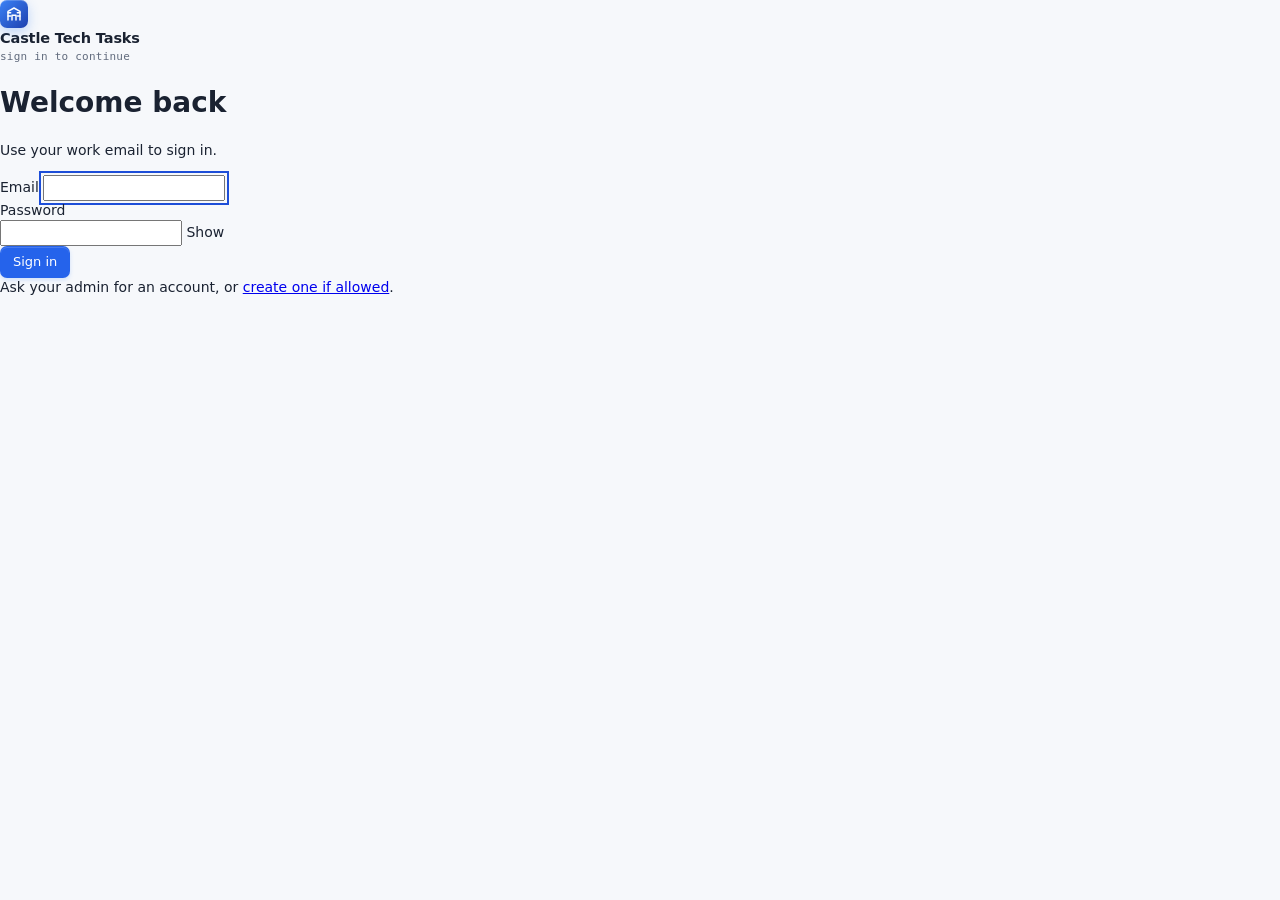
==== login.html @ 2f0d4696 "Tier 1 features: intake forms, email notifications, calendar feeds, undo, duplicate/promote, live ti" ====
<!doctype html>
<html lang="en">
<head>
<meta charset="utf-8">
<meta name="viewport" content="width=device-width, initial-scale=1">
<meta http-equiv="Content-Security-Policy" content="default-src 'self'; script-src 'self' 'unsafe-inline'; style-src 'self' 'unsafe-inline' https://fonts.googleapis.com; font-src 'self' https://fonts.gstatic.com data:; img-src 'self' data: blob:; connect-src 'self'; base-uri 'self'; form-action 'self'; object-src 'none'">
<title>Sign in · Castle Tech Tasks</title>
<link rel="preconnect" href="https://fonts.googleapis.com">
<link rel="preconnect" href="https://fonts.gstatic.com" crossorigin>
<link href="https://fonts.googleapis.com/css2?family=Inter:wght@400;500;600;700&family=JetBrains+Mono:wght@400;500;600&display=swap" rel="stylesheet">
<link rel="stylesheet" href="assets/css/app.css?v=29">
<link rel="stylesheet" href="assets/css/auth.css?v=29">
<link rel="icon" type="image/svg+xml" href="assets/favicon.svg">
<script>try{var t=localStorage.getItem('pm_theme');if(t==='light'||t==='dark')document.documentElement.dataset.theme=t;}catch(e){}</script>
</head>
<body class="auth-body">
<form class="auth-card" id="login-form">
    <div class="auth-brand">
        <div class="brand-mark">
            <svg viewBox="0 0 24 24" fill="none" stroke="white" stroke-width="2.2" stroke-linecap="round" stroke-linejoin="round">
                <path d="M3 21V8l9-5 9 5v13"/><path d="M9 21v-7h6v7"/><path d="M3 10h4M17 10h4M3 15h4M17 15h4"/>
            </svg>
        </div>
        <div>
            <div class="brand-name">Castle Tech Tasks</div>
            <div class="brand-sub">sign in to continue</div>
        </div>
    </div>
    <h1>Welcome back</h1>
    <p class="sub">Use your work email to sign in.</p>

    <div id="err" class="auth-err" style="display:none" role="alert" aria-live="polite"></div>

    <div class="field">
        <label for="email">Email</label>
        <input id="email" name="email" type="email" autocomplete="username" autofocus required>
    </div>
    <div class="field">
        <label for="password">Password</label>
        <div class="field-row">
            <input id="password" name="password" type="password" autocomplete="current-password" required>
            <button type="button" class="toggle-pass" id="toggle-password" aria-label="Show password">Show</button>
        </div>
    </div>

    <button class="btn btn-primary" type="submit" id="submit">Sign in</button>

    <div class="auth-foot">
        <span id="register-hint">Ask your admin for an account, or <a href="register.html">create one if allowed</a>.</span>
    </div>
</form>

<script src="assets/js/api.js?v=29"></script>
<script>
(async () => {
    // Already signed in? bounce.
    try {
        const r = await API.me();
        if (r.user) { location.replace('index.html'); return; }
        const hint = document.getElementById('register-hint');
        if (hint) {
            hint.textContent = r.allow_public_register
                ? ''
                : 'Ask your admin for an account — public registration is disabled.';
            if (r.allow_public_register) {
                hint.innerHTML = 'No account? <a href="register.html">Create one</a>.';
            }
        }
    } catch {}
})();

const form = document.getElementById('login-form');
const err  = document.getElementById('err');
const btn  = document.getElementById('submit');
const pass = document.getElementById('password');
const passToggle = document.getElementById('toggle-password');
passToggle?.addEventListener('click', () => {
    const showing = pass.type === 'text';
    pass.type = showing ? 'password' : 'text';
    passToggle.textContent = showing ? 'Show' : 'Hide';
    passToggle.setAttribute('aria-label', showing ? 'Show password' : 'Hide password');
});
form.addEventListener('submit', async (e) => {
    e.preventDefault();
    err.style.display = 'none';
    btn.disabled = true; btn.textContent = 'Signing in…';
    try {
        await API.login(form.email.value.trim(), form.password.value);
        location.replace('index.html');
    } catch (ex) {
        err.textContent = ex.message || 'Login failed';
        err.style.display = '';
        btn.disabled = false;
        btn.textContent = 'Sign in';
    }
});
</script>
</body>
</html>
---- assets/css/app.css ----
/* ---------- TOKENS ---------- */
:root{
  /* surfaces, warm-cool neutral with slight blue tilt */
  --bg-0: #0B0F17;        /* app background */
  --bg-1: #10151F;        /* sidebar */
  --bg-2: #151B27;        /* panels */
  --bg-3: #1B2230;        /* cards */
  --bg-4: #232B3C;        /* hover */
  --bg-5: #2D3649;        /* pressed / strong hover */
  --line: #222B3B;
  --line-2: #2B354A;

  --fg-0: #E8ECF4;
  --fg-1: #C6CDDC;
  --fg-2: #8A94A8;
  --fg-3: #828DA2;        /* WCAG-AA (~4.7:1) on cards while staying below fg-2 */
  --fg-4: #6B7488;        /* lifted from #434B5C (2:1) so placeholder text is legible */

  /* accent (blue) */
  --acc-0: #3B82F6;
  --acc-1: #60A5FA;
  --acc-2: #1E40AF;
  --acc-soft: rgba(59,130,246,0.12);
  --acc-border: rgba(59,130,246,0.35);

  /* statuses */
  --green: #22C55E;
  --green-soft: rgba(34,197,94,0.14);
  --green-fg: #86EFAC;
  --amber: #F59E0B;
  --amber-soft: rgba(245,158,11,0.14);
  --amber-fg: #FCD34D;
  --red: #EF4444;
  --red-soft: rgba(239,68,68,0.14);
  --red-fg: #FCA5A5;
  --violet: #A855F7;
  --violet-soft: rgba(168,85,247,0.14);
  --violet-fg: #D8B4FE;
  --cyan: #06B6D4;
  --cyan-soft: rgba(6,182,212,0.14);
  --cyan-fg: #67E8F9;
  --pink: #EC4899;
  --pink-soft: rgba(236,72,153,0.14);
  --pink-fg: #F9A8D4;

  --radius-sm: 6px;
  --radius: 10px;
  --radius-lg: 14px;

  /* spacing scale */
  --sp-1: 4px;
  --sp-2: 8px;
  --sp-3: 12px;
  --sp-4: 16px;
  --sp-5: 20px;
  --sp-6: 24px;

  /* type scale */
  --fs-xs: 11px;
  --fs-sm: 12px;
  --fs-md: 13px;
  --fs-base: 14px;
  --fs-lg: 16px;
  --fs-xl: 20px;
  --fs-2xl: 30px;
  --fw-normal: 400;
  --fw-medium: 500;
  --fw-semibold: 600;
  --fw-bold: 700;

  /* motion */
  --ease: cubic-bezier(0.2, 0, 0, 1);
  --dur-fast: 120ms;
  --dur: 160ms;

  --shadow-1: 0 1px 0 rgba(255,255,255,0.03) inset, 0 1px 2px rgba(0,0,0,0.4);
  --shadow-2: 0 8px 24px rgba(0,0,0,0.35), 0 2px 6px rgba(0,0,0,0.25);
  --shadow-pop: 0 16px 40px rgba(0,0,0,0.55), 0 2px 8px rgba(0,0,0,0.4);

  --font-sans: 'Inter', -apple-system, system-ui, sans-serif;
  --font-mono: 'JetBrains Mono', ui-monospace, Menlo, monospace;
}

/* ---------- LIGHT THEME ---------- */
/* Explicit opt-in via data-theme (lead sets this from localStorage). */
:root[data-theme="light"]{
  --bg-0: #F6F8FB;        /* app background */
  --bg-1: #FFFFFF;        /* sidebar */
  --bg-2: #FFFFFF;        /* panels */
  --bg-3: #F2F5F9;        /* cards */
  --bg-4: #E7ECF3;        /* hover */
  --bg-5: #DBE2EC;        /* pressed / strong hover */
  --line: #E3E8EF;
  --line-2: #D3DAE5;

  --fg-0: #1A2231;
  --fg-1: #353F52;
  --fg-2: #5C6678;
  --fg-3: #616B7D;        /* AA (~5.3:1) on white, still secondary to fg-2 */
  --fg-4: #6B7688;        /* lifted from #98A1B2 (2.7:1) to ~AA for placeholder text */

  --acc-0: #2563EB;
  --acc-1: #1D4ED8;
  --acc-2: #93C5FD;
  --acc-soft: rgba(37,99,235,0.10);
  --acc-border: rgba(37,99,235,0.32);

  --green: #16A34A;
  --green-soft: rgba(22,163,74,0.12);
  --green-fg: #15803D;
  --amber: #D97706;
  --amber-soft: rgba(217,119,6,0.13);
  --amber-fg: #B45309;
  --red: #DC2626;
  --red-soft: rgba(220,38,38,0.11);
  --red-fg: #B91C1C;
  --violet: #9333EA;
  --violet-soft: rgba(147,51,234,0.11);
  --violet-fg: #7E22CE;
  --cyan: #0891B2;
  --cyan-soft: rgba(8,145,178,0.12);
  --cyan-fg: #0E7490;
  --pink: #DB2777;
  --pink-soft: rgba(219,39,119,0.11);
  --pink-fg: #BE185D;

  --shadow-1: 0 1px 0 rgba(255,255,255,0.6) inset, 0 1px 2px rgba(15,23,42,0.08);
  --shadow-2: 0 8px 24px rgba(15,23,42,0.10), 0 2px 6px rgba(15,23,42,0.06);
  --shadow-pop: 0 16px 40px rgba(15,23,42,0.18), 0 2px 8px rgba(15,23,42,0.10);
}

/* Follow OS preference only when no explicit data-theme is set. */
@media (prefers-color-scheme: light){
  :root:not([data-theme]){
    --bg-0: #F6F8FB;
    --bg-1: #FFFFFF;
    --bg-2: #FFFFFF;
    --bg-3: #F2F5F9;
    --bg-4: #E7ECF3;
    --bg-5: #DBE2EC;
    --line: #E3E8EF;
    --line-2: #D3DAE5;

    --fg-0: #1A2231;
    --fg-1: #353F52;
    --fg-2: #5C6678;
    --fg-3: #616B7D;
    --fg-4: #6B7688;

    --acc-0: #2563EB;
    --acc-1: #1D4ED8;
    --acc-2: #93C5FD;
    --acc-soft: rgba(37,99,235,0.10);
    --acc-border: rgba(37,99,235,0.32);

    --green: #16A34A;
    --green-soft: rgba(22,163,74,0.12);
    --green-fg: #15803D;
    --amber: #D97706;
    --amber-soft: rgba(217,119,6,0.13);
    --amber-fg: #B45309;
    --red: #DC2626;
    --red-soft: rgba(220,38,38,0.11);
    --red-fg: #B91C1C;
    --violet: #9333EA;
    --violet-soft: rgba(147,51,234,0.11);
    --violet-fg: #7E22CE;
    --cyan: #0891B2;
    --cyan-soft: rgba(8,145,178,0.12);
    --cyan-fg: #0E7490;
    --pink: #DB2777;
    --pink-soft: rgba(219,39,119,0.11);
    --pink-fg: #BE185D;

    --shadow-1: 0 1px 0 rgba(255,255,255,0.6) inset, 0 1px 2px rgba(15,23,42,0.08);
    --shadow-2: 0 8px 24px rgba(15,23,42,0.10), 0 2px 6px rgba(15,23,42,0.06);
    --shadow-pop: 0 16px 40px rgba(15,23,42,0.18), 0 2px 8px rgba(15,23,42,0.10);
  }
}

*, *::before, *::after { box-sizing: border-box; }
html, body { margin:0; padding:0; background: var(--bg-0); color: var(--fg-0); font-family: var(--font-sans); font-size: 14px; line-height: 1.4; -webkit-font-smoothing: antialiased; }
body { min-height: 100vh; overflow: hidden; }
button { font: inherit; color: inherit; background: none; border: 0; cursor: pointer; padding: 0; }
input, textarea { font: inherit; color: inherit; }
button:disabled,
input:disabled,
textarea:disabled { cursor: not-allowed; opacity: 0.65; }
button:focus-visible,
input:focus-visible,
textarea:focus-visible,
[tabindex]:focus-visible {
  outline: 2px solid var(--acc-1);
  outline-offset: 2px;
}
::selection { background: var(--acc-soft); color: var(--fg-0); }
::-webkit-scrollbar { width: 10px; height: 10px; }
::-webkit-scrollbar-track { background: transparent; }
::-webkit-scrollbar-thumb { background: var(--bg-4); border-radius: 10px; border: 2px solid transparent; background-clip: padding-box; }
::-webkit-scrollbar-thumb:hover { background: var(--bg-5); background-clip: padding-box; border: 2px solid transparent; }

/* ---------- LAYOUT ---------- */
.app { display: grid; grid-template-columns: 248px 1fr; height: 100vh; width: 100vw; }

/* SIDEBAR */
.sidebar { background: var(--bg-1); border-right: 1px solid var(--line); display: flex; flex-direction: column; min-height: 0; }
.brand { display: flex; align-items: center; gap: 10px; padding: 18px 16px 16px; }
.brand-mark {
  width: 28px; height: 28px; border-radius: 7px;
  background: linear-gradient(135deg, #3B82F6 0%, #1E40AF 100%);
  display: grid; place-items: center; color: white;
  box-shadow: 0 4px 12px rgba(59,130,246,0.3), inset 0 1px 0 rgba(255,255,255,0.2);
  position: relative;
}
.brand-mark svg { width: 16px; height: 16px; }
.brand-name { font-weight: 700; letter-spacing: -0.01em; font-size: 14.5px; }
.brand-sub { font-size: 11px; color: var(--fg-3); font-family: var(--font-mono); margin-top: 1px; letter-spacing: 0.02em; }

.workspace-switcher {
  margin: 4px 10px 10px; padding: 8px 10px; border-radius: 8px;
  display: flex; align-items: center; gap: 10px; cursor: pointer;
  border: 1px solid transparent;
}
.workspace-switcher:hover { background: var(--bg-2); border-color: var(--line-2); }
.ws-avatar { width: 24px; height: 24px; border-radius: 6px; background: linear-gradient(135deg, #64748B, #334155); display:grid; place-items:center; font-weight:600; font-size: 11px; color: white; }
.ws-name { font-size: 13px; font-weight: 500; flex: 1; }
.ws-chev { color: var(--fg-3); }

.nav-section { padding: 4px 10px; }
.nav-label { font-size: 10.5px; letter-spacing: 0.08em; text-transform: uppercase; color: var(--fg-3); padding: 10px 10px 6px; font-weight: 600; display:flex; align-items:center; justify-content:space-between; }
.nav-label .add { opacity: 0; transition: opacity 0.15s; color: var(--fg-2); width: 16px; height: 16px; display:grid; place-items:center; border-radius: 4px; cursor: pointer; }
.nav-section:hover .add { opacity: 1; }
.nav-label .add:hover { background: var(--bg-3); color: var(--fg-0); }

.nav-item {
  display: flex; align-items: center; gap: 10px;
  padding: 7px 10px; border-radius: 7px; color: var(--fg-1);
  font-size: 13px; cursor: pointer; user-select: none;
  position: relative;
  transition: background var(--dur-fast) var(--ease), color var(--dur-fast) var(--ease);
}
.nav-item:hover { background: var(--bg-2); color: var(--fg-0); }
.nav-item.active { background: var(--acc-soft); color: var(--fg-0); }
.nav-item.active::before {
  content:''; position: absolute; left: -10px; top: 50%; transform: translateY(-50%);
  width: 3px; height: 18px; background: var(--acc-0); border-radius: 0 3px 3px 0;
}
.nav-item .icon { width: 16px; height: 16px; color: var(--fg-2); flex-shrink: 0; }
.nav-item.active .icon { color: var(--acc-1); }
.nav-item .count { margin-left: auto; font-size: 11px; color: var(--fg-3); font-family: var(--font-mono); }
.nav-item .dot { width:8px; height: 8px; border-radius: 50%; margin-left: auto; }

.nav-proj { display: flex; align-items: center; gap: 10px; padding: 6px 10px; border-radius: 7px; color: var(--fg-1); font-size: 13px; cursor: pointer; transition: background var(--dur-fast) var(--ease), color var(--dur-fast) var(--ease); }
.nav-proj:hover { background: var(--bg-2); color: var(--fg-0); }
.nav-proj.active { background: var(--acc-soft); color: var(--fg-0); }
.nav-proj .proj-dot { width: 10px; height: 10px; border-radius: 3px; flex-shrink: 0; }
.nav-proj .proj-name { flex:1; overflow: hidden; text-overflow: ellipsis; white-space: nowrap; }
.nav-proj .proj-count { font-size: 11px; color: var(--fg-3); font-family: var(--font-mono); }

.sidebar-scroll { overflow-y: auto; flex: 1; padding-bottom: 8px; }

.sidebar-footer { padding: 10px; border-top: 1px solid var(--line); display: flex; align-items: center; gap: 10px; }
.avatar { width: 28px; height: 28px; border-radius: 50%; display: grid; place-items: center; font-size: 11px; font-weight: 600; color: white; flex-shrink: 0; background-size: cover; background-position: center; }
.me { font-size: 12.5px; font-weight: 500; }
.me-role { font-size: 11px; color: var(--fg-3); }

/* MAIN */
.main { display: flex; flex-direction: column; min-width: 0; min-height: 0; }
.topbar {
  height: 52px; border-bottom: 1px solid var(--line); padding: 0 20px;
  display: flex; align-items: center; gap: 14px; background: var(--bg-0);
}
.crumbs { display: flex; align-items: center; gap: 8px; font-size: 13px; color: var(--fg-2); }
.crumbs .sep { color: var(--fg-4); }
.crumbs .cur { color: var(--fg-0); font-weight: 600; }

.search {
  margin-left: auto; display: flex; align-items: center; gap: 8px;
  background: var(--bg-2); border: 1px solid var(--line); border-radius: 8px;
  padding: 6px 10px; width: min(320px, 44vw); min-width: 170px; transition: all 0.15s;
}
.search:focus-within { border-color: var(--acc-border); background: var(--bg-3); box-shadow: 0 0 0 3px var(--acc-soft); }
.search input { flex:1; background: none; border: 0; outline: none; font-size: 13px; color: var(--fg-0); }
.search input::placeholder { color: var(--fg-3); }
.search .kbd { font-family: var(--font-mono); font-size: 10.5px; color: var(--fg-3); background: var(--bg-3); border: 1px solid var(--line-2); padding: 1px 5px; border-radius: 4px; }
.search:focus-within .kbd { display: none; }

.icon-btn { width: 32px; height: 32px; border-radius: 7px; display: grid; place-items: center; color: var(--fg-2); position: relative; }
.icon-btn:hover { background: var(--bg-2); color: var(--fg-0); }
.icon-btn .icon { width: 16px; height: 16px; }
.icon-btn.sm { width: 22px; height: 22px; }

.btn {
  display: inline-flex; align-items: center; gap: 6px; padding: 6px 12px;
  border-radius: 7px; font-size: 13px; font-weight: 500;
  transition: all 0.12s; border: 1px solid transparent;
}
.btn-primary { background: var(--acc-0); color: white; box-shadow: 0 1px 0 rgba(255,255,255,0.15) inset, 0 2px 4px rgba(59,130,246,0.2); }
.btn-primary:hover { background: var(--acc-1); transform: translateY(-0.5px); }
.btn-primary:active { transform: translateY(0); }
.btn-primary:disabled { opacity: 0.55; cursor: not-allowed; transform: none; }
.btn-ghost { color: var(--fg-1); border-color: var(--line-2); background: var(--bg-2); }
.btn-ghost:hover { background: var(--bg-3); color: var(--fg-0); }
.btn-muted { color: var(--fg-1); background: transparent; }
.btn-muted:hover { background: var(--bg-2); color: var(--fg-0); }

/* View switcher tabs */
.view-tabs { display: flex; gap: 2px; background: var(--bg-2); padding: 3px; border-radius: 8px; border: 1px solid var(--line); flex-shrink: 0; }
.view-tab { padding: 5px 11px; border-radius: 6px; font-size: 12.5px; color: var(--fg-2); display: flex; align-items: center; gap: 6px; font-weight: 500; white-space: nowrap; }
.view-tab:hover { color: var(--fg-0); }
.view-tab.active { background: var(--bg-4); color: var(--fg-0); box-shadow: 0 1px 2px rgba(0,0,0,0.2); }
.view-tab .icon { width: 14px; height: 14px; }
.view-tab-label { display: inline; }

/* Filters row — must never push content off-screen. It wraps to a second line
   when the view tabs + filter pills don't fit, and the tabs collapse to
   icon-only on narrower viewports (labels move to the tooltip). */
.filters {
  padding: 12px 20px; display: flex; align-items: center; gap: 10px;
  border-bottom: 1px solid var(--line); flex-shrink: 0;
  flex-wrap: wrap; row-gap: 10px;
}
.filters-sep { width: 1px; height: 20px; background: var(--line); margin: 0 4px; }

/* Keep the labelled view tabs on laptop/desktop widths — they're the primary
   navigation and icons alone hurt discoverability. When the 9 tabs + filter
   pills don't fit on one line the row wraps gracefully (flex-wrap above) into a
   clean two-row toolbar. Only on genuinely narrow (tablet/small-window) widths
   do we drop the tab text; the icon + tooltip + aria-label still carry meaning. */
@media (max-width: 1024px) {
  .view-tab-label { display: none; }
  .view-tab { padding: 6px 8px; }
  .filters-sep { display: none; }
}
/* Very narrow desktop windows: let the tab strip scroll rather than force wrap. */
@media (max-width: 640px) {
  .view-tabs { overflow-x: auto; max-width: 100%; -webkit-overflow-scrolling: touch; }
}

.chip {
  display: inline-flex; align-items: center; gap: 6px;
  padding: 4px 10px; border-radius: 999px; font-size: 12px; font-weight: 500;
  background: var(--bg-3); color: var(--fg-1); border: 1px solid var(--line-2);
  cursor: pointer;
  transition: background var(--dur-fast) var(--ease), color var(--dur-fast) var(--ease), border-color var(--dur-fast) var(--ease);
}
.chip:hover { background: var(--bg-4); }
.chip .icon { width: 12px; height: 12px; color: var(--fg-3); }
.chip.active { background: var(--acc-soft); color: var(--acc-1); border-color: var(--acc-border); }
.chip.active .icon { color: var(--acc-1); }

.filter-pill {
  display: inline-flex; align-items: center; gap: 6px;
  padding: 5px 10px; border-radius: 8px; font-size: 12.5px;
  background: var(--bg-2); color: var(--fg-1); border: 1px dashed var(--line-2);
}
.filter-pill:hover { background: var(--bg-3); border-style: solid; }
.filter-pill .icon { width: 12px; height: 12px; }

/* content area */
.content { flex: 1; min-height: 0; overflow: auto; position: relative; }

/* ---------- TAGS / BADGES ---------- */
.tag { display: inline-flex; align-items: center; gap: 5px; padding: 2px 8px; border-radius: 5px; font-size: 11.5px; font-weight: 500; letter-spacing: 0.01em; }
.tag.green { background: var(--green-soft); color: var(--green-fg); }
.tag.amber { background: var(--amber-soft); color: var(--amber-fg); }
.tag.red { background: var(--red-soft); color: var(--red-fg); }
.tag.violet { background: var(--violet-soft); color: var(--violet-fg); }
.tag.cyan { background: var(--cyan-soft); color: var(--cyan-fg); }
.tag.pink { background: var(--pink-soft); color: var(--pink-fg); }
.tag.blue { background: var(--acc-soft); color: var(--acc-1); }
.tag.slate { background: var(--bg-4); color: var(--fg-1); }
.tag.small { font-size: 10.5px; padding: 1px 6px; }

.prio { display: inline-flex; align-items: center; gap: 5px; font-size: 12px; }
.prio.p0 { color: var(--red-fg); }
.prio.p1 { color: var(--amber-fg); }
.prio.p2 { color: var(--acc-1); }
.prio.p3 { color: var(--fg-2); }

/* ---------- AVATARS ---------- */
.av-stack { display: flex; }
.av-stack .avatar { width: 22px; height: 22px; font-size: 10px; border: 2px solid var(--bg-3); margin-left: -6px; box-shadow: 0 0 0 0 transparent; }
.av-stack .avatar:first-child { margin-left: 0; }
.av-more { width: 22px; height: 22px; border-radius: 50%; background: var(--bg-4); color: var(--fg-1); display:grid; place-items:center; font-size: 10px; font-weight: 600; border: 2px solid var(--bg-3); margin-left: -6px; }

/* ---------- POPOVER BASE ---------- */
.popover {
  position: absolute; z-index: 100; background: var(--bg-2);
  border: 1px solid var(--line-2); border-radius: 10px;
  box-shadow: var(--shadow-pop); padding: 6px;
  min-width: 220px;
  animation: scaleIn 0.12s ease-out; transform-origin: top left;
}
.popover-header { font-size: 11px; color: var(--fg-3); letter-spacing: 0.06em; text-transform: uppercase; padding: 8px 10px 6px; font-weight: 600; }
.pop-item { display:flex; align-items: center; gap: 10px; padding: 7px 10px; border-radius: 6px; cursor:pointer; font-size: 13px; transition: background var(--dur-fast) var(--ease), color var(--dur-fast) var(--ease); }
.pop-item:hover { background: var(--bg-3); }
.pop-item.selected { background: var(--acc-soft); color: var(--acc-1); }
.pop-item .check { margin-left: auto; opacity: 0; color: var(--acc-1); }
.pop-item.selected .check { opacity: 1; }
.pop-search { padding: 2px; }
.pop-search input { width: 100%; background: var(--bg-3); border: 1px solid var(--line-2); border-radius: 7px; padding: 7px 10px; outline: none; font-size: 13px; }
.pop-search input:focus { border-color: var(--acc-border); box-shadow: 0 0 0 3px var(--acc-soft); }

/* ---------- Modals / drawers ---------- */
.scrim { position: fixed; inset: 0; background: rgba(0,0,0,0.5); z-index: 70; animation: fadeIn 0.15s; }
.scrim.light { background: rgba(0,0,0,0.4); }

.modal {
  position: fixed; top: 18%; left: 50%; transform: translateX(-50%);
  width: 560px; max-width: calc(100vw - 40px);
  background: var(--bg-2); border: 1px solid var(--line-2); border-radius: 14px;
  box-shadow: var(--shadow-pop); z-index: 71; animation: scaleIn 0.15s;
}
.modal-head { padding: 18px 20px 10px; border-bottom: 1px solid var(--line); }
.modal-head-label { font-size: 11px; color: var(--fg-3); letter-spacing: 0.06em; text-transform: uppercase; font-weight: 600; margin-bottom: 10px; }
.modal-title-input { width: 100%; background: transparent; border: none; outline: none; font-size: 17px; font-weight: 500; color: var(--fg-0); }
.modal-body { padding: 14px; display: flex; flex-wrap: wrap; gap: 8px; }
.modal-foot { display: flex; justify-content: space-between; align-items: center; padding: 10px 14px; border-top: 1px solid var(--line); }
.modal-foot .hint { font-size: 11.5px; color: var(--fg-3); }
.modal-foot .kbd-inline { font-family: var(--font-mono); background: var(--bg-3); padding: 1px 5px; border-radius: 4px; border: 1px solid var(--line-2); }

.drawer {
  position: fixed; top: 0; right: 0; bottom: 0; width: 520px; max-width: 100vw;
  background: var(--bg-2); border-left: 1px solid var(--line);
  z-index: 72; display: flex; flex-direction: column;
  animation: slideInRight 0.2s ease-out; box-shadow: var(--shadow-pop);
}
.drawer-head { padding: 14px 18px; display: flex; align-items: center; gap: 10px; border-bottom: 1px solid var(--line); }
.drawer-body { flex: 1; overflow-y: auto; padding: 18px 20px 30px; }

@media (max-width: 768px) {
  .drawer { width: 100vw; border-left: none; }
  .drawer-head { padding: 12px 14px; }
  .drawer-body { padding: 14px 14px 22px; }
}

/* ---------- Generic card (dashboard) ---------- */
.card { background: var(--bg-2); border: 1px solid var(--line); border-radius: var(--radius-lg); overflow: hidden; transition: border-color var(--dur) var(--ease), box-shadow var(--dur) var(--ease), transform var(--dur) var(--ease); }
.card:hover { border-color: var(--line-2); box-shadow: var(--shadow-2); transform: translateY(-1px); }
.card-head { padding: 14px 16px 10px; display: flex; justify-content: space-between; align-items: flex-start; }
.card-head h3 { font-size: 14px; font-weight: 600; letter-spacing: -0.01em; margin: 0; }
.card-head .sub { font-size: 12px; color: var(--fg-3); margin-top: 2px; }

/* ---------- List view ---------- */
.list-wrap { background: var(--bg-2); border: 1px solid var(--line); border-radius: 12px; overflow: hidden; }
.list-header, .list-row {
  display: grid;
  grid-template-columns: 26px 60px 1fr 140px 120px 110px 110px 80px 50px;
  padding: 10px 14px; align-items: center;
}
.list-header { border-bottom: 1px solid var(--line); font-size: 11px; color: var(--fg-3); letter-spacing: 0.06em; text-transform: uppercase; font-weight: 600; background: var(--bg-1); }
.list-group-head { display: flex; align-items: center; gap: 8px; padding: 10px 14px; background: var(--bg-1); cursor: pointer; border-top: 1px solid var(--line); border-bottom: 1px solid var(--line); }
.list-row { border-top: 1px solid var(--line); background: var(--bg-2); cursor: pointer; font-size: 13px; transition: background var(--dur-fast) var(--ease), box-shadow var(--dur-fast) var(--ease); position: relative; }
.list-row:hover { background: var(--bg-3); box-shadow: inset 3px 0 0 var(--acc-border), var(--shadow-1); z-index: 1; }
.list-row.done .title { text-decoration: line-through; color: var(--fg-3); }
.segmented { display: flex; align-items: center; gap: 6px; background: var(--bg-2); border: 1px solid var(--line); padding: 3px; border-radius: 8px; }
.segmented-label { font-size: 11.5px; color: var(--fg-3); padding: 0 6px; font-weight: 500; }
.segmented button { padding: 4px 10px; border-radius: 6px; font-size: 12px; color: var(--fg-2); font-weight: 500; }
.segmented button.active { background: var(--bg-4); color: var(--fg-0); }

/* ---------- Kanban ---------- */
.kb-board { display: flex; gap: 14px; padding: 20px; align-items: flex-start; min-height: 100%; overflow-x: auto; }
.kb-col { width: 300px; flex-shrink: 0; display: flex; flex-direction: column; max-height: calc(100vh - 180px); }
.kb-col-head {
  padding: 10px 12px; display: flex; align-items: center; gap: 8px;
  background: var(--bg-2); border: 1px solid var(--line);
  border-radius: 10px 10px 0 0; border-bottom: none;
  transition: all 0.15s;
}
.kb-col-head.drag-over { background: var(--bg-3); border-color: var(--acc-border); }
.kb-col-body {
  flex: 1; overflow-y: auto; padding: 8px;
  background: var(--bg-1); border: 1px solid var(--line);
  border-top: none; border-radius: 0 0 10px 10px;
  display: flex; flex-direction: column; gap: 8px;
  transition: all 0.15s; min-height: 100px;
}
.kb-col-body.drag-over { background: rgba(59,130,246,0.04); border-color: var(--acc-border); }
.kb-card {
  background: var(--bg-3); border: 1px solid var(--line-2); border-radius: 8px;
  padding: 10px; cursor: pointer; position: relative;
  transition: border-color 0.15s, transform 0.15s, box-shadow 0.15s;
}
.kb-card:hover { border-color: var(--acc-border); box-shadow: var(--shadow-2); }
.kb-card.dragging { opacity: 0.4; transform: scale(0.98); }
.kb-card-strip { position: absolute; top: 0; left: 0; right: 0; height: 2px; border-radius: 8px 8px 0 0; }

/* ---------- Checklist ---------- */
.checklist-wrap { max-width: 820px; margin: 0 auto; padding: 24px 24px 60px; }
.checkbox {
  width: 16px; height: 16px; border-radius: 4px;
  border: 1.5px solid var(--fg-4); background: transparent;
  display: grid; place-items: center; transition: all 0.15s; cursor: pointer;
}
.checkbox.checked { border-color: var(--green); background: var(--green); }
.checkbox svg { stroke: white; }

/* ---------- Calendar ---------- */
.cal-grid { display: grid; grid-template-columns: repeat(7, 1fr); border: 1px solid var(--line); border-radius: 12px; overflow: hidden; background: var(--bg-2); flex: 1; min-height: 0; }
.cal-dow { padding: 10px 12px; font-size: 10.5px; color: var(--fg-3); font-weight: 600; letter-spacing: 0.06em; border-bottom: 1px solid var(--line); background: var(--bg-1); }
.cal-cell { min-height: 110px; padding: 6px; display: flex; flex-direction: column; gap: 3px; min-width: 0; }
.cal-cell:not(:nth-child(7n)):not(.last-row) { border-right: 1px solid var(--line); }
.cal-cell.not-in-month { background: var(--bg-1); opacity: 0.55; }
.cal-daynum { font-size: 11.5px; font-weight: 600; width: 20px; height: 20px; border-radius: 5px; display: grid; place-items: center; color: var(--fg-1); }
.cal-daynum.today { background: var(--acc-0); color: white; }
.cal-cell.not-in-month .cal-daynum { color: var(--fg-4); }
.cal-event { font-size: 11px; padding: 3px 6px; border-radius: 4px; cursor: pointer; overflow: hidden; white-space: nowrap; font-weight: 500; display: flex; align-items: center; min-width: 0; min-height: 20px; flex-shrink: 0; transition: filter var(--dur-fast) var(--ease), transform var(--dur-fast) var(--ease); }
.cal-event:hover { filter: brightness(1.12); transform: translateY(-0.5px); }
.cal-event .icon { flex-shrink: 0; }
.cal-event.done { text-decoration: line-through; opacity: 0.55; }

/* ---------- Animations ---------- */
@keyframes slideInRight { from { transform: translateX(20px); opacity: 0; } to { transform: translateX(0); opacity: 1; } }
@keyframes fadeIn { from { opacity: 0; } to { opacity: 1; } }
@keyframes scaleIn { from { transform: scale(0.96); opacity: 0; } to { transform: scale(1); opacity: 1; } }
@keyframes popIn { 0% { transform: scale(0.8); opacity: 0; } 60% { transform: scale(1.05); } 100% { transform: scale(1); opacity: 1; } }

.spin { animation: spin 0.8s linear infinite; }
@keyframes spin { to { transform: rotate(360deg); } }

/* ---------- misc ---------- */
.empty { color: var(--fg-3); font-size: 13px; padding: 40px 20px; text-align: center; }
.hstack { display: flex; align-items: center; gap: 8px; }
.vstack { display: flex; flex-direction: column; gap: 4px; }
.hide { display: none !important; }
.mono { font-family: var(--font-mono); }
.notif-dot { position: absolute; top: 6px; right: 6px; width: 6px; height: 6px; border-radius: 50%; background: var(--red); }

.toast-host { position: fixed; bottom: 20px; right: 20px; display: flex; flex-direction: column; gap: 8px; z-index: 1000; }
.toast { background: var(--bg-3); border: 1px solid var(--line-2); color: var(--fg-0); padding: 10px 14px; border-radius: 8px; font-size: 13px; box-shadow: var(--shadow-2); animation: slideInRight 0.15s; max-width: 320px; }
.toast.error { border-color: rgba(239,68,68,0.4); color: var(--red-fg); }
.toast.success { border-color: rgba(34,197,94,0.4); color: var(--green-fg); }
.toast .toast-action {
  margin-left: 10px; padding: 2px 10px; border-radius: 6px; font-size: 12px; font-weight: 600;
  color: var(--acc-1); background: var(--acc-soft); border: 1px solid var(--acc-border); cursor: pointer;
}
.toast .toast-action:hover { background: var(--acc-border); color: var(--fg-0); }

/* Running-timer chip in the topbar */
.timer-chip {
  display: inline-flex; align-items: center; gap: 7px; padding: 5px 10px;
  border-radius: 999px; font-size: 12px; font-weight: 600; cursor: pointer;
  background: var(--green-soft); color: var(--green-fg); border: 1px solid rgba(34,197,94,0.4);
  max-width: 260px; white-space: nowrap;
}
.timer-chip .timer-elapsed { font-family: var(--font-mono); }
.timer-chip .timer-title { overflow: hidden; text-overflow: ellipsis; min-width: 0; font-weight: 500; }
.timer-chip .timer-stop {
  width: 18px; height: 18px; border-radius: 50%; display: grid; place-items: center;
  background: var(--green); color: #fff; flex-shrink: 0; cursor: pointer;
}
.timer-chip .timer-stop:hover { filter: brightness(1.15); }
@media (max-width: 980px) { .timer-chip .timer-title { display: none; } }

/* ---------- Settings modal (admin) ---------- */
.settings-modal {
  position: fixed; top: 5vh; left: 50%; transform: translateX(-50%);
  width: 960px; max-width: calc(100vw - 40px); height: 90vh;
  background: var(--bg-2); border: 1px solid var(--line-2); border-radius: 14px;
  box-shadow: var(--shadow-pop); z-index: 71;
  display: flex; flex-direction: column; animation: scaleIn 0.15s;
}
.settings-head { display: flex; align-items: center; gap: 10px; padding: 14px 18px; border-bottom: 1px solid var(--line); }
.settings-head > .icon { color: var(--fg-2); }
.settings-title { font-size: 15px; font-weight: 600; flex: 1; }
.settings-layout { display: grid; grid-template-columns: 180px 1fr; flex: 1; min-height: 0; }
.settings-tabs {
  display: flex; flex-direction: column; gap: 2px; padding: 12px 10px;
  border-right: 1px solid var(--line); background: var(--bg-1);
  overflow-y: auto; min-height: 0;
}
.settings-tab {
  display: flex; align-items: center; gap: 8px; padding: 7px 10px;
  border-radius: 6px; color: var(--fg-1); font-size: 13px;
  font-weight: 500; text-align: left;
}
.settings-tab:hover { background: var(--bg-2); }
.settings-tab.active { background: var(--acc-soft); color: var(--acc-1); }
.settings-tab.active .icon { color: var(--acc-1); }
.settings-tab .icon { color: var(--fg-2); }
.settings-body { overflow: auto; padding: 20px 24px; min-height: 0; min-width: 0; }

.settings-section-head {
  display: flex; align-items: flex-start; justify-content: space-between;
  margin-bottom: 14px; gap: 14px;
}
.settings-section-head h3 { font-size: 15px; font-weight: 600; margin: 0; letter-spacing: -0.01em; }
.settings-section-head .sub { font-size: 12px; color: var(--fg-3); margin-top: 2px; max-width: 520px; }

.settings-list {
  background: var(--bg-3); border: 1px solid var(--line);
  border-radius: 10px; overflow: hidden;
}
.settings-row {
  display: flex; align-items: center; gap: 12px;
  padding: 10px 14px; border-top: 1px solid var(--line); font-size: 13px;
}
.settings-row:first-child { border-top: none; }
.settings-row.archived { opacity: 0.65; }
.settings-row .row-main { flex: 1; min-width: 0; display: flex; flex-direction: column; gap: 3px; }
.settings-row .row-title { font-weight: 500; color: var(--fg-0); display: flex; align-items: center; gap: 8px; }
.settings-row .row-meta { font-size: 11.5px; color: var(--fg-3); display: flex; align-items: center; gap: 10px; flex-wrap: wrap; }
.settings-row .row-actions { display: flex; gap: 4px; flex-shrink: 0; }

.settings-form {
  background: var(--bg-3); border: 1px solid var(--acc-border);
  border-radius: 10px; padding: 14px; margin-bottom: 14px;
  display: grid; grid-template-columns: 1fr 1fr; gap: 12px;
}
.settings-form .full { grid-column: 1 / -1; }
.settings-form label {
  display: block; font-size: 11.5px; color: var(--fg-3);
  font-weight: 500; margin-bottom: 4px; letter-spacing: 0.02em;
}
.settings-form input[type=text], .settings-form input[type=number],
.settings-form input[type=date], .settings-form input[type=password],
.settings-form select, .settings-form textarea {
  width: 100%; background: var(--bg-2); border: 1px solid var(--line-2);
  border-radius: 7px; padding: 7px 10px; color: var(--fg-0);
  outline: none; font-size: 13px; font-family: inherit;
}
.settings-form input:focus, .settings-form select:focus, .settings-form textarea:focus {
  border-color: var(--acc-border); box-shadow: 0 0 0 3px var(--acc-soft);
}
.settings-form textarea { resize: vertical; min-height: 60px; }
.settings-form .form-foot { grid-column: 1 / -1; display: flex; justify-content: flex-end; align-items: center; gap: 8px; }
.settings-form .form-foot .err { color: var(--red-fg); font-size: 12px; margin-right: auto; }
.settings-form .palette { display: flex; gap: 6px; flex-wrap: wrap; }
.settings-form .swatch {
  width: 24px; height: 24px; border-radius: 5px;
  border: 2px solid transparent; outline: 1px solid var(--line-2);
  cursor: pointer;
}
.settings-form .swatch.on { border-color: var(--fg-0); }
.settings-form .swatch.named { padding: 0; }
.settings-form .hint { font-size: 11.5px; color: var(--fg-3); margin-top: 4px; }

.settings-form .check-grid {
  display: grid; grid-template-columns: 1fr 1fr; gap: 6px 18px; align-items: center;
}
.settings-form .check-row { display: flex; align-items: center; gap: 8px; font-size: 13px; color: var(--fg-1); cursor: pointer; }
.settings-form .check-row input { width: auto; }

.toggle-switch {
  width: 34px; height: 20px; background: var(--bg-4); border-radius: 20px;
  position: relative; cursor: pointer; flex-shrink: 0; transition: background 0.15s;
}
.toggle-switch::after {
  content: ''; position: absolute; top: 2px; left: 2px;
  width: 16px; height: 16px; border-radius: 50%;
  background: var(--fg-1); transition: transform 0.15s;
}
.toggle-switch.on { background: var(--acc-0); }
.toggle-switch.on::after { transform: translateX(14px); background: white; }

.pill {
  display: inline-block; padding: 1px 7px; border-radius: 999px;
  background: var(--bg-4); color: var(--fg-2); font-size: 10.5px; font-weight: 600;
  letter-spacing: 0.04em; text-transform: uppercase;
}
.pill.warn { background: var(--amber-soft); color: var(--amber-fg); }
.pill.err  { background: var(--red-soft); color: var(--red-fg); }
.pill.ok   { background: var(--green-soft); color: var(--green-fg); }
.pill.muted{ background: var(--bg-4); color: var(--fg-3); }

.settings-status { display: flex; gap: 10px; align-items: center; font-size: 12px; color: var(--fg-3); margin-top: 8px; }
.settings-status.err { color: var(--red-fg); }

/* ===================================================================
   V2 COMPONENTS — notifications, timeline, deps, time, reactions,
   custom fields, mentions, milestones, drag, empty states, density.
   All token-based + themable.
   =================================================================== */

/* ---------- Notifications ---------- */
.badge-count {
  position: absolute; top: 2px; right: 2px;
  min-width: 16px; height: 16px; padding: 0 4px;
  border-radius: 999px; background: var(--red); color: #fff;
  font-size: var(--fs-xs); font-weight: var(--fw-bold); line-height: 16px;
  text-align: center; box-shadow: 0 0 0 2px var(--bg-0);
  font-family: var(--font-mono);
}
.notif-panel {
  position: absolute; z-index: 100; top: calc(100% + 8px); right: 0;
  width: min(380px, calc(100vw - 24px)); max-height: min(70vh, 560px);
  display: flex; flex-direction: column; overflow: hidden;
  background: var(--bg-2); border: 1px solid var(--line-2);
  border-radius: var(--radius-lg); box-shadow: var(--shadow-pop);
  animation: scaleIn var(--dur) var(--ease); transform-origin: top right;
}
.notif-panel-head {
  display: flex; align-items: center; gap: var(--sp-2);
  padding: var(--sp-3) var(--sp-4); border-bottom: 1px solid var(--line);
}
.notif-panel-head .title { font-size: var(--fs-md); font-weight: var(--fw-semibold); flex: 1; }
.notif-panel-body { overflow-y: auto; flex: 1; }
.notif-panel-empty { padding: 32px var(--sp-4); text-align: center; color: var(--fg-3); font-size: var(--fs-md); }
.notif-item {
  display: flex; align-items: flex-start; gap: var(--sp-3);
  padding: var(--sp-3) var(--sp-4); cursor: pointer;
  border-bottom: 1px solid var(--line); position: relative;
  transition: background var(--dur-fast) var(--ease);
}
.notif-item:last-child { border-bottom: none; }
.notif-item:hover { background: var(--bg-3); }
.notif-item .notif-main { flex: 1; min-width: 0; display: flex; flex-direction: column; gap: 2px; }
.notif-item .notif-body { font-size: var(--fs-md); color: var(--fg-1); line-height: 1.4; }
.notif-item .notif-time { font-size: var(--fs-xs); color: var(--fg-3); font-family: var(--font-mono); }
.notif-item.unread { background: var(--acc-soft); }
.notif-item.unread:hover { background: var(--bg-4); }
.notif-item.unread::before {
  content: ''; position: absolute; left: 6px; top: 50%; transform: translateY(-50%);
  width: 6px; height: 6px; border-radius: 50%; background: var(--acc-0);
}
.notif-item.unread .notif-body { color: var(--fg-0); font-weight: var(--fw-medium); }

/* ---------- Timeline / Gantt ---------- */
.timeline {
  display: flex; flex-direction: column; min-width: 0;
  background: var(--bg-2); border: 1px solid var(--line);
  border-radius: var(--radius-lg); overflow: hidden;
}
.tl-axis {
  display: flex; align-items: stretch;
  border-bottom: 1px solid var(--line); background: var(--bg-1);
  font-size: var(--fs-xs); color: var(--fg-3); font-weight: var(--fw-semibold);
  letter-spacing: 0.04em; position: sticky; top: 0; z-index: 2;
}
.tl-axis .tl-axis-cell {
  flex: 1; padding: var(--sp-2) var(--sp-1); text-align: center;
  border-left: 1px solid var(--line); min-width: 0;
}
.tl-axis .tl-axis-cell:first-child { border-left: none; }
.tl-axis .tl-axis-cell.is-today { color: var(--acc-1); background: var(--acc-soft); }
.tl-row {
  display: grid; grid-template-columns: 200px 1fr; align-items: center;
  border-top: 1px solid var(--line); min-height: 38px;
  transition: background var(--dur-fast) var(--ease);
}
.tl-row:hover { background: var(--bg-3); }
.tl-row .tl-label {
  padding: var(--sp-2) var(--sp-3); font-size: var(--fs-md); color: var(--fg-1);
  overflow: hidden; text-overflow: ellipsis; white-space: nowrap;
  border-right: 1px solid var(--line);
}
.tl-row.tl-group .tl-label { font-weight: var(--fw-semibold); color: var(--fg-0); }
.tl-row.tl-group { background: var(--bg-1); }
.tl-grid {
  position: relative; height: 100%; min-height: 38px;
  background-image: linear-gradient(to right, var(--line) 1px, transparent 1px);
  background-size: calc(100% / 7) 100%;
}
.tl-bar {
  position: absolute; top: 50%; transform: translateY(-50%);
  height: 22px; border-radius: var(--radius-sm);
  background: var(--acc-soft); border: 1px solid var(--acc-border);
  color: var(--acc-1); font-size: var(--fs-xs); font-weight: var(--fw-medium);
  display: flex; align-items: center; padding: 0 var(--sp-2);
  overflow: hidden; white-space: nowrap; cursor: grab; user-select: none;
  transition: filter var(--dur-fast) var(--ease), box-shadow var(--dur-fast) var(--ease);
}
.tl-bar:hover { filter: brightness(1.1); box-shadow: var(--shadow-1); }
.tl-bar:active { cursor: grabbing; }
.tl-bar.green  { background: var(--green-soft);  border-color: var(--green);  color: var(--green-fg); }
.tl-bar.amber  { background: var(--amber-soft);  border-color: var(--amber);  color: var(--amber-fg); }
.tl-bar.red    { background: var(--red-soft);    border-color: var(--red);    color: var(--red-fg); }
.tl-bar.violet { background: var(--violet-soft); border-color: var(--violet); color: var(--violet-fg); }
.tl-bar.cyan   { background: var(--cyan-soft);   border-color: var(--cyan);   color: var(--cyan-fg); }
.tl-bar.pink   { background: var(--pink-soft);   border-color: var(--pink);   color: var(--pink-fg); }
.tl-bar.done { opacity: 0.6; text-decoration: line-through; }
.tl-dep {
  position: absolute; height: 0; border-top: 1.5px dashed var(--fg-3);
  pointer-events: none; z-index: 1;
}
.tl-dep::after {
  content: ''; position: absolute; right: -1px; top: -3px;
  border-left: 5px solid var(--fg-3);
  border-top: 3px solid transparent; border-bottom: 3px solid transparent;
}

/* ---------- Dependencies ---------- */
.dep-pill {
  display: inline-flex; align-items: center; gap: var(--sp-1);
  padding: 3px var(--sp-2); border-radius: var(--radius-sm);
  background: var(--bg-3); border: 1px solid var(--line-2);
  color: var(--fg-1); font-size: var(--fs-sm); max-width: 100%;
  transition: border-color var(--dur-fast) var(--ease), background var(--dur-fast) var(--ease);
}
.dep-pill:hover { border-color: var(--acc-border); background: var(--bg-4); }
.dep-pill .dep-ref { font-family: var(--font-mono); font-size: var(--fs-xs); color: var(--fg-3); }
.dep-pill .dep-title { overflow: hidden; text-overflow: ellipsis; white-space: nowrap; }
.dep-pill .dep-x { color: var(--fg-3); width: 14px; height: 14px; display: grid; place-items: center; border-radius: 4px; flex-shrink: 0; }
.dep-pill .dep-x:hover { background: var(--bg-5); color: var(--fg-0); }
.dep-pill.blocked { background: var(--red-soft); border-color: var(--red); color: var(--red-fg); }
.dep-pill.blocked .dep-ref { color: var(--red-fg); }

/* ---------- Time tracking ---------- */
.time-entry {
  display: flex; align-items: center; gap: var(--sp-3);
  padding: var(--sp-2) 0; border-top: 1px solid var(--line);
  font-size: var(--fs-md);
}
.time-entry:first-child { border-top: none; }
.time-entry .te-mins { font-family: var(--font-mono); font-weight: var(--fw-semibold); color: var(--fg-0); flex-shrink: 0; }
.time-entry .te-note { flex: 1; min-width: 0; color: var(--fg-1); overflow: hidden; text-overflow: ellipsis; white-space: nowrap; }
.time-entry .te-meta { font-size: var(--fs-xs); color: var(--fg-3); font-family: var(--font-mono); flex-shrink: 0; }
.time-entry .te-x { color: var(--fg-3); width: 20px; height: 20px; display: grid; place-items: center; border-radius: var(--radius-sm); flex-shrink: 0; }
.time-entry .te-x:hover { background: var(--bg-4); color: var(--red-fg); }

/* ---------- Reactions ---------- */
.reaction {
  display: inline-flex; align-items: center; gap: var(--sp-1);
  padding: 2px var(--sp-2); border-radius: 999px;
  background: var(--bg-3); border: 1px solid var(--line-2);
  font-size: var(--fs-sm); cursor: pointer; line-height: 1.4;
  transition: background var(--dur-fast) var(--ease), border-color var(--dur-fast) var(--ease), transform var(--dur-fast) var(--ease);
}
.reaction:hover { background: var(--bg-4); transform: translateY(-0.5px); }
.reaction .r-count { font-size: var(--fs-xs); color: var(--fg-2); font-variant-numeric: tabular-nums; }
.reaction.mine { background: var(--acc-soft); border-color: var(--acc-border); }
.reaction.mine .r-count { color: var(--acc-1); }

/* ---------- Custom fields ---------- */
.cf-field { display: flex; flex-direction: column; gap: var(--sp-1); margin-bottom: var(--sp-3); }
.cf-field > label { font-size: var(--fs-xs); color: var(--fg-3); font-weight: var(--fw-medium); letter-spacing: 0.02em; }
.cf-field input[type=text], .cf-field input[type=number], .cf-field input[type=date],
.cf-field select, .cf-field textarea {
  width: 100%; background: var(--bg-3); border: 1px solid var(--line-2);
  border-radius: var(--radius-sm); padding: 6px var(--sp-2); color: var(--fg-0);
  outline: none; font-size: var(--fs-md); font-family: inherit;
  transition: border-color var(--dur-fast) var(--ease), box-shadow var(--dur-fast) var(--ease);
}
.cf-field input:focus, .cf-field select:focus, .cf-field textarea:focus {
  border-color: var(--acc-border); box-shadow: 0 0 0 3px var(--acc-soft);
}
.cf-field .cf-check { display: inline-flex; align-items: center; gap: var(--sp-2); cursor: pointer; }

/* ---------- Mentions ---------- */
.mention {
  color: var(--acc-1); background: var(--acc-soft);
  border-radius: var(--radius-sm); padding: 0 4px;
  font-weight: var(--fw-medium); white-space: nowrap;
}

/* ---------- Milestones ---------- */
.milestone-row {
  display: flex; align-items: center; gap: var(--sp-3);
  padding: var(--sp-3); border: 1px solid var(--line);
  border-radius: var(--radius); background: var(--bg-2);
  transition: border-color var(--dur-fast) var(--ease), box-shadow var(--dur-fast) var(--ease);
}
.milestone-row:hover { border-color: var(--line-2); box-shadow: var(--shadow-1); }
.milestone-row .ms-icon { color: var(--violet); flex-shrink: 0; }
.milestone-row .ms-main { flex: 1; min-width: 0; display: flex; flex-direction: column; gap: 3px; }
.milestone-row .ms-name { font-weight: var(--fw-medium); color: var(--fg-0); overflow: hidden; text-overflow: ellipsis; white-space: nowrap; }
.milestone-row .ms-meta { font-size: var(--fs-xs); color: var(--fg-3); display: flex; align-items: center; gap: var(--sp-2); flex-wrap: wrap; }
.milestone-row.done .ms-name { text-decoration: line-through; color: var(--fg-3); }
.milestone-row .ms-progress { flex: 0 0 120px; height: 6px; border-radius: 999px; background: var(--bg-4); overflow: hidden; }
.milestone-row .ms-progress > span { display: block; height: 100%; background: var(--violet); border-radius: 999px; transition: width var(--dur) var(--ease); }

/* ---------- Drag (pointer-based) ---------- */
.drag-ghost {
  position: fixed; z-index: 1100; pointer-events: none;
  opacity: 0.92; transform: rotate(1.5deg) scale(1.02);
  box-shadow: var(--shadow-pop); border-radius: var(--radius);
  cursor: grabbing; will-change: left, top;
}
.dragging { opacity: 0.4; }
body.dragging, body.dragging * { cursor: grabbing !important; user-select: none !important; }

/* ---------- Empty state CTA ---------- */
.empty-cta {
  display: flex; flex-direction: column; align-items: center; justify-content: center;
  text-align: center; gap: var(--sp-3); padding: 56px var(--sp-5);
  color: var(--fg-2); max-width: 420px; margin: 0 auto;
}
.empty-cta .empty-icon {
  width: 56px; height: 56px; border-radius: var(--radius-lg);
  display: grid; place-items: center; background: var(--bg-3);
  border: 1px solid var(--line-2); color: var(--fg-3);
}
.empty-cta .empty-icon .icon { width: 26px; height: 26px; }
.empty-cta h3 { margin: 0; font-size: var(--fs-lg); font-weight: var(--fw-semibold); color: var(--fg-0); letter-spacing: -0.01em; }
.empty-cta p { margin: 0; font-size: var(--fs-md); color: var(--fg-2); line-height: 1.5; }

/* ---------- Dashboard responsive grid ---------- */
.dash-grid {
  display: grid; grid-template-columns: repeat(12, 1fr);
  gap: var(--sp-4); padding: var(--sp-5);
  align-content: start;
}
.dash-grid > .col-3  { grid-column: span 3; }
.dash-grid > .col-4  { grid-column: span 4; }
.dash-grid > .col-6  { grid-column: span 6; }
.dash-grid > .col-8  { grid-column: span 8; }
.dash-grid > .col-12 { grid-column: span 12; }

/* ---------- Compact density modifier ---------- */
.app.density-compact .nav-item { padding: 5px 10px; }
.app.density-compact .nav-proj { padding: 4px 10px; }
.app.density-compact .list-header,
.app.density-compact .list-row { padding: 6px 12px; }
.app.density-compact .cal-cell { min-height: 84px; padding: 4px; }
.app.density-compact .kb-card { padding: 8px; }
.app.density-compact .settings-row { padding: 7px 12px; }
.app.density-compact .time-entry { padding: 5px 0; }
.app.density-compact .notif-item { padding: var(--sp-2) var(--sp-3); }

@media (max-width: 980px) {
  body { overflow: auto; }
  .app { grid-template-columns: 1fr; height: auto; min-height: 100vh; }
  .sidebar {
    position: fixed; top: 0; left: 0; bottom: 0; width: min(84vw, 320px);
    z-index: 90; transform: translateX(-100%);
    transition: transform 0.2s ease-out;
    box-shadow: var(--shadow-pop);
  }
  .app.mobile-nav-open .sidebar { transform: translateX(0); }
  .main { min-height: 100vh; }
  .topbar { padding: 0 12px; gap: 8px; }
  .crumbs { display: none; }
  .search { width: min(250px, 52vw); }
  .filters { padding: 10px 12px; gap: 8px; overflow-x: auto; }
  .mobile-nav-toggle { display: grid; flex-shrink: 0; }
  .mobile-nav-scrim { z-index: 85; border: 0; width: 100%; }

  /* Settings: stack the section rail above the body as a horizontal strip so it
     doesn't eat the narrow width. */
  .settings-layout { grid-template-columns: 1fr; grid-template-rows: auto 1fr; }
  .settings-tabs {
    flex-direction: row; overflow-x: auto; overflow-y: hidden;
    border-right: none; border-bottom: 1px solid var(--line);
    padding: 8px 10px; gap: 4px;
  }
  .settings-tab { white-space: nowrap; flex-shrink: 0; }
}

@media (min-width: 981px) {
  .mobile-nav-toggle { display: none; }
  .mobile-nav-scrim { display: none; }
}

/* ---------- MOBILE REFLOW: dashboard grid ---------- */
@media (max-width: 980px) {
  .dash-grid {
    grid-template-columns: repeat(6, 1fr);
    gap: var(--sp-3); padding: var(--sp-4);
  }
  .dash-grid > .col-3 { grid-column: span 3; }
  .dash-grid > .col-4 { grid-column: span 3; }
}

/* ---------- MOBILE REFLOW: list view -> stacked cards ---------- */
@media (max-width: 720px) {
  .dash-grid {
    grid-template-columns: 1fr;
    gap: var(--sp-3); padding: var(--sp-3);
  }
  .dash-grid > [class*="col-"] { grid-column: 1 / -1; }

  /* Hide the column-headers entirely; rows become self-describing cards. */
  .list-header { display: none; }
  .list-wrap { border-radius: var(--radius); }

  .list-row {
    display: grid;
    grid-template-columns: 26px 1fr auto;
    grid-template-areas:
      "check title title";
    gap: 2px var(--sp-2);
    padding: var(--sp-3) var(--sp-3);
    align-items: start;
  }
  .list-row:hover { box-shadow: none; background: var(--bg-3); }

  /* Secondary columns collapse out of the card on phones. */
  .list-row .col-id,
  .list-row .col-labels,
  .list-row .col-assignees,
  .list-row .col-progress,
  .list-row .col-actions { display: none; }

  /* Keep checkbox + title + a compact meta line (due / priority). */
  .list-row > .col-check,
  .list-row > .checkbox { grid-area: check; align-self: center; }
  .list-row > .col-title { grid-area: title; min-width: 0; font-size: var(--fs-base); }
  /* Previously all four shared `grid-area: meta`, so any two present on the same
     row (e.g. due + priority) stacked ON TOP of each other. Placing them in the
     title column with no explicit row lets the grid auto-flow each into its own
     implicit row beneath the title — no overlap. */
  .list-row > .col-due,
  .list-row > .col-priority,
  .list-row > .col-status,
  .list-row > .col-meta {
    grid-column: 2 / -1; font-size: var(--fs-sm); color: var(--fg-2);
    display: inline-flex; align-items: center; gap: var(--sp-2); flex-wrap: wrap;
  }
}

/* ---------- MOBILE: timeline label column ----------
   The timeline body already lives in an overflow:auto scroller with a min-width,
   so it scrolls horizontally on phones rather than crushing the bars. Narrow the
   200px label column so more of the actual schedule is visible before scrolling.
   (!important overrides the inline flex on the axis's first cell.) */
@media (max-width: 640px) {
  .tl-row { grid-template-columns: 128px 1fr; }
  .tl-row .tl-label { padding-left: 10px !important; }
  .tl-axis > .tl-axis-cell:first-child { flex: 0 0 128px !important; }
}

/* ---------- MOBILE REFLOW: calendar -> single-column agenda ---------- */
@media (max-width: 640px) {
  .cal-grid {
    display: flex; flex-direction: column;
    border-radius: var(--radius); overflow: hidden;
  }
  .cal-dow { display: none; }
  .cal-cell.not-in-month { display: none; }
  .cal-cell {
    min-height: 0;
    flex-direction: row; align-items: flex-start; flex-wrap: wrap;
    gap: var(--sp-2); padding: var(--sp-3) var(--sp-4);
    border-right: none !important;
    border-top: 1px solid var(--line);
  }
  .cal-cell:first-child { border-top: none; }
  /* Empty agenda days take little room. */
  .cal-cell:not(:has(.cal-event)) { padding: var(--sp-1) var(--sp-4); opacity: 0.7; }
  .cal-daynum { flex: 0 0 auto; }
  .cal-event {
    flex: 1 1 100%; white-space: normal; font-size: var(--fs-md);
    padding: var(--sp-2); border-radius: var(--radius-sm);
  }
}

@media (prefers-reduced-motion: reduce) {
  *, *::before, *::after {
    animation-duration: 0.01ms !important;
    animation-iteration-count: 1 !important;
    transition-duration: 0.01ms !important;
  }
}

/* ----- Mobile bottom navigation (app-like; phones only) ----- */
.mobile-bottom-nav { display: none; }
@media (max-width: 980px) {
  .mobile-bottom-nav {
    display: flex;
    position: fixed;
    left: 0; right: 0; bottom: 0;
    z-index: 60;
    background: var(--bg-1);
    border-top: 1px solid var(--line);
    padding: 6px 4px calc(6px + env(safe-area-inset-bottom, 0px));
    justify-content: space-around;
    align-items: stretch;
  }
  .mbn-item {
    flex: 1;
    display: flex; flex-direction: column; align-items: center; gap: 2px;
    background: none; border: 0; color: var(--fg-3);
    font: inherit; font-size: 10.5px; font-weight: var(--fw-medium, 500);
    padding: 4px 2px; cursor: pointer; border-radius: var(--radius-sm);
    transition: color var(--dur-fast) var(--ease), background var(--dur-fast) var(--ease);
  }
  .mbn-item.active, .mbn-item.mbn-new { color: var(--acc-1); }
  .mbn-item:active { background: var(--bg-3); }
  /* keep scrollable content clear of the fixed bar */
  .content { padding-bottom: 76px; }
}

/* ----- Rendered Markdown (descriptions & comments) ----- */
.md { font-size: var(--fs-md, 13px); line-height: 1.5; color: var(--fg-1); word-break: break-word; }
.md p { margin: 0 0 var(--sp-2, 8px); }
.md p:last-child { margin-bottom: 0; }
.md ul { margin: 0 0 var(--sp-2, 8px); padding-left: var(--sp-5, 20px); }
.md li { margin: 1px 0; }
.md a { color: var(--acc-1); text-decoration: none; }
.md a:hover { text-decoration: underline; }
.md code {
  font-family: var(--font-mono); font-size: 0.92em;
  background: var(--bg-3); border: 1px solid var(--line);
  border-radius: var(--radius-sm); padding: 1px 5px;
}
.md strong { font-weight: var(--fw-semibold, 600); color: var(--fg-0); }

/* private-project lock in the sidebar */
.nav-proj .proj-lock { color: var(--fg-3); flex-shrink: 0; margin-left: 2px; }

/* attachment image thumbnails */
.att-thumb {
  width: 64px; height: 64px; object-fit: cover; display: block;
  border-radius: var(--radius-sm); border: 1px solid var(--line);
  background: var(--bg-3); cursor: zoom-in;
  transition: border-color var(--dur-fast) var(--ease);
}
.att-thumb:hover { border-color: var(--acc-border); }

/* ---------- Touch-target sizing (WCAG 2.5.5 / 2.5.8) ----------
   On touch devices, grow the hit area of small icon buttons and chips without
   changing their visual size on the desktop. The icon stays centered via the
   existing place-items:center, so this only expands the tappable region. */
@media (pointer: coarse) {
  .icon-btn { min-width: 40px; min-height: 40px; }
  .icon-btn.sm { min-width: 32px; min-height: 32px; }
  .chip, .reaction, .cal-event, .dp-day, .mbn-item { min-height: 32px; }
  .pop-item { min-height: 40px; }
}
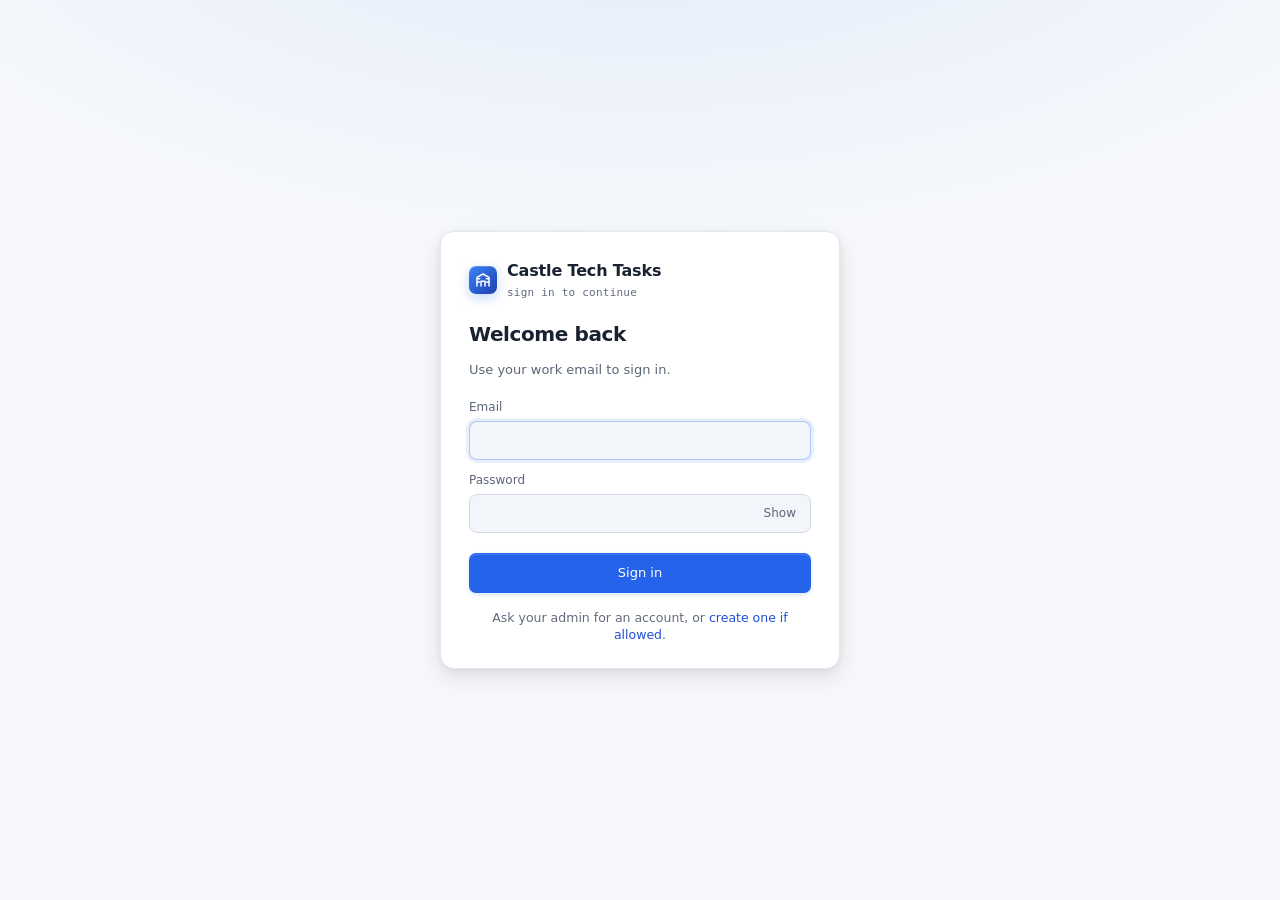
==== commit e7abd40a: "Fix comment 500, mobile dashboard reflow, and UI/UX polish Ran the full app end-to-end (PHP 8 + Mari" ====
--- a/login.html
+++ b/login.html
@@ -8,8 +8,8 @@
 <link rel="preconnect" href="https://fonts.googleapis.com">
 <link rel="preconnect" href="https://fonts.gstatic.com" crossorigin>
 <link href="https://fonts.googleapis.com/css2?family=Inter:wght@400;500;600;700&family=JetBrains+Mono:wght@400;500;600&display=swap" rel="stylesheet">
-<link rel="stylesheet" href="assets/css/app.css?v=29">
-<link rel="stylesheet" href="assets/css/auth.css?v=29">
+<link rel="stylesheet" href="assets/css/app.css?v=32">
+<link rel="stylesheet" href="assets/css/auth.css?v=32">
 <link rel="icon" type="image/svg+xml" href="assets/favicon.svg">
 <script>try{var t=localStorage.getItem('pm_theme');if(t==='light'||t==='dark')document.documentElement.dataset.theme=t;}catch(e){}</script>
 </head>
@@ -50,7 +50,7 @@
     </div>
 </form>
 
-<script src="assets/js/api.js?v=29"></script>
+<script src="assets/js/api.js?v=32"></script>
 <script>
 (async () => {
     // Already signed in? bounce.
--- a/assets/css/app.css
+++ b/assets/css/app.css
@@ -537,6 +537,15 @@
 }
 .toast .toast-action:hover { background: var(--acc-border); color: var(--fg-0); }
 
+/* Banner shown when active filters hide every task on a board view */
+.filter-blank-note {
+  display: flex; align-items: center; justify-content: center; gap: 10px;
+  margin: 14px 20px 0; padding: 10px 14px; border-radius: 10px;
+  background: var(--amber-soft); border: 1px solid rgba(245,158,11,0.35);
+  color: var(--amber-fg); font-size: 13px; flex-shrink: 0;
+}
+.filter-blank-note .icon { flex-shrink: 0; }
+
 /* Running-timer chip in the topbar */
 .timer-chip {
   display: inline-flex; align-items: center; gap: 7px; padding: 5px 10px;
@@ -897,6 +906,17 @@
 .dash-grid > .col-8  { grid-column: span 8; }
 .dash-grid > .col-12 { grid-column: span 12; }
 
+/* KPI stat cards: full-width row that lays its own 4 cards out responsively so
+   they never crush 4-across on a phone (the main grid collapses to 1 column on
+   mobile, which the cards' own grid ignores). */
+.dash-grid > .dash-stats {
+  grid-column: 1 / -1;
+  display: grid; grid-template-columns: repeat(4, 1fr); gap: var(--sp-5);
+}
+@media (max-width: 640px) {
+  .dash-grid > .dash-stats { grid-template-columns: repeat(2, 1fr); gap: var(--sp-3); }
+}
+
 /* ---------- Compact density modifier ---------- */
 .app.density-compact .nav-item { padding: 5px 10px; }
 .app.density-compact .nav-proj { padding: 4px 10px; }
@@ -942,22 +962,31 @@
   .mobile-nav-scrim { display: none; }
 }
 
-/* ---------- MOBILE REFLOW: dashboard grid ---------- */
+/* ---------- MOBILE REFLOW: dashboard grid ----------
+   The dashboard widgets set their column span via an INLINE grid-column (e.g.
+   Card({gridColumn:'span 7'})), which a class-based selector can never override.
+   So the reflow forces the span with !important: a clean 2-up on tablets and a
+   single column on phones, with the greeting + KPI row always full width. */
 @media (max-width: 980px) {
   .dash-grid {
-    grid-template-columns: repeat(6, 1fr);
+    grid-template-columns: repeat(2, 1fr) !important;
     gap: var(--sp-3); padding: var(--sp-4);
   }
-  .dash-grid > .col-3 { grid-column: span 3; }
-  .dash-grid > .col-4 { grid-column: span 3; }
+  .dash-grid > * { grid-column: span 1 !important; }
+  .dash-grid > .dash-greeting,
+  .dash-grid > .dash-stats { grid-column: 1 / -1 !important; }
+}
+
+@media (max-width: 720px) {
+  .dash-grid {
+    grid-template-columns: 1fr !important;
+    gap: var(--sp-3); padding: var(--sp-3);
+  }
+  .dash-grid > * { grid-column: 1 / -1 !important; }
 }
 
 /* ---------- MOBILE REFLOW: list view -> stacked cards ---------- */
 @media (max-width: 720px) {
-  .dash-grid {
-    grid-template-columns: 1fr;
-    gap: var(--sp-3); padding: var(--sp-3);
-  }
   .dash-grid > [class*="col-"] { grid-column: 1 / -1; }
 
   /* Hide the column-headers entirely; rows become self-describing cards. */
@@ -1108,3 +1137,54 @@
   .chip, .reaction, .cal-event, .dp-day, .mbn-item { min-height: 32px; }
   .pop-item { min-height: 40px; }
 }
+
+/* ============================================================
+   UI POLISH — refinements toward Monday/Asana-grade fit & finish.
+   Grouped here so the base component rules above stay untouched.
+   ============================================================ */
+
+/* Modals (quick-add, profile): cap height and scroll the body so the
+   footer's primary action is always reachable on short/landscape
+   viewports. Header + footer stay pinned; only the body scrolls. */
+.modal { display: flex; flex-direction: column; max-height: 78vh; max-height: 78dvh; }
+.modal > .modal-head, .modal > .modal-foot { flex-shrink: 0; }
+.modal > .modal-body { flex: 1 1 auto; min-height: 0; overflow-y: auto; }
+
+/* Applied-filter cue: a set project/assignee/label filter now reads as
+   active at a glance (a category table-stake in Monday/Asana/Linear),
+   not only via its changed text. */
+.filter-pill.active {
+  background: var(--acc-soft); color: var(--acc-1);
+  border-color: var(--acc-border); border-style: solid;
+}
+.filter-pill.active .icon { color: var(--acc-1); }
+
+/* Collapsible list-group headers are clickable — give them the same
+   hover feedback as rows/nav items so they don't read as inert. */
+.list-group-head:hover { background: var(--bg-2); }
+
+/* Text selection was a ~10%-alpha wash (barely visible); make it legible
+   in both themes. */
+::selection { background: var(--acc-border); color: var(--fg-0); }
+
+/* Firefox scrollbar theming to match the tuned WebKit scrollbars above. */
+* { scrollbar-width: thin; scrollbar-color: var(--bg-4) transparent; }
+
+/* Topbar primary actions collapse to icon-only on phones so the bar never
+   overflows horizontally. The labels survive as title + aria-label, and
+   both actions are also reachable in the mobile bottom-nav. */
+@media (max-width: 640px) {
+  .topbar-action .btn-label { display: none; }
+  .topbar-action { padding: 6px 9px; }
+  .search { min-width: 120px; }
+}
+
+/* Toasts sit above the fixed mobile bottom-nav (so an Undo action and the
+   nav taps never overlap) and span the width on phones. */
+@media (max-width: 980px) {
+  .toast-host {
+    bottom: calc(72px + env(safe-area-inset-bottom, 0px));
+    left: 12px; right: 12px;
+  }
+  .toast { max-width: none; }
+}
--- a/assets/css/auth.css
+++ b/assets/css/auth.css
@@ -0,0 +1,42 @@
+/* Auth pages use the same tokens but a centered card layout. */
+html, body { height: 100%; overflow: auto; }
+body.auth-body {
+  background: radial-gradient(1200px 600px at 50% -20%, rgba(59,130,246,0.12), transparent 70%), var(--bg-0);
+  display: grid; place-items: center; padding: 40px 20px; min-height: 100vh;
+}
+.auth-card {
+  background: var(--bg-2); border: 1px solid var(--line); border-radius: 14px;
+  width: 100%; max-width: 400px; padding: 28px 28px 24px;
+  box-shadow: var(--shadow-2);
+}
+.auth-brand { display: flex; align-items: center; gap: 10px; margin-bottom: 20px; }
+.auth-brand .brand-name { font-weight: 700; font-size: 16px; letter-spacing: -0.01em; }
+.auth-brand .brand-sub { font-size: 11px; color: var(--fg-3); font-family: var(--font-mono); margin-top: 2px; }
+.auth-card h1 { margin: 0 0 4px; font-size: 20px; letter-spacing: -0.02em; }
+.auth-card .sub { color: var(--fg-2); font-size: 13px; margin-bottom: 20px; }
+
+.field { margin-bottom: 12px; }
+.field label { display: block; font-size: 12px; color: var(--fg-2); margin-bottom: 5px; font-weight: 500; }
+.field input {
+  width: 100%; background: var(--bg-3); border: 1px solid var(--line-2);
+  border-radius: 8px; padding: 9px 11px; color: var(--fg-0); outline: none;
+  font-size: 13.5px; transition: border-color 0.12s, box-shadow 0.12s;
+}
+.field input:focus { border-color: var(--acc-border); box-shadow: 0 0 0 3px var(--acc-soft); }
+.field-row { position: relative; }
+.field-row input { padding-right: 72px; }
+.toggle-pass {
+  position: absolute; right: 8px; top: 50%; transform: translateY(-50%);
+  font-size: 12px; color: var(--fg-2); padding: 3px 7px; border-radius: 6px;
+}
+.toggle-pass:hover { background: var(--bg-4); color: var(--fg-0); }
+
+.auth-card .btn { width: 100%; justify-content: center; padding: 10px; margin-top: 8px; }
+.auth-foot { margin-top: 16px; text-align: center; font-size: 12.5px; color: var(--fg-3); }
+.auth-foot a { color: var(--acc-1); text-decoration: none; }
+.auth-foot a:hover { text-decoration: underline; }
+
+.auth-err {
+  background: var(--red-soft); border: 1px solid rgba(239,68,68,0.3);
+  color: var(--red-fg); padding: 9px 11px; border-radius: 7px; font-size: 12.5px; margin-bottom: 12px;
+}
